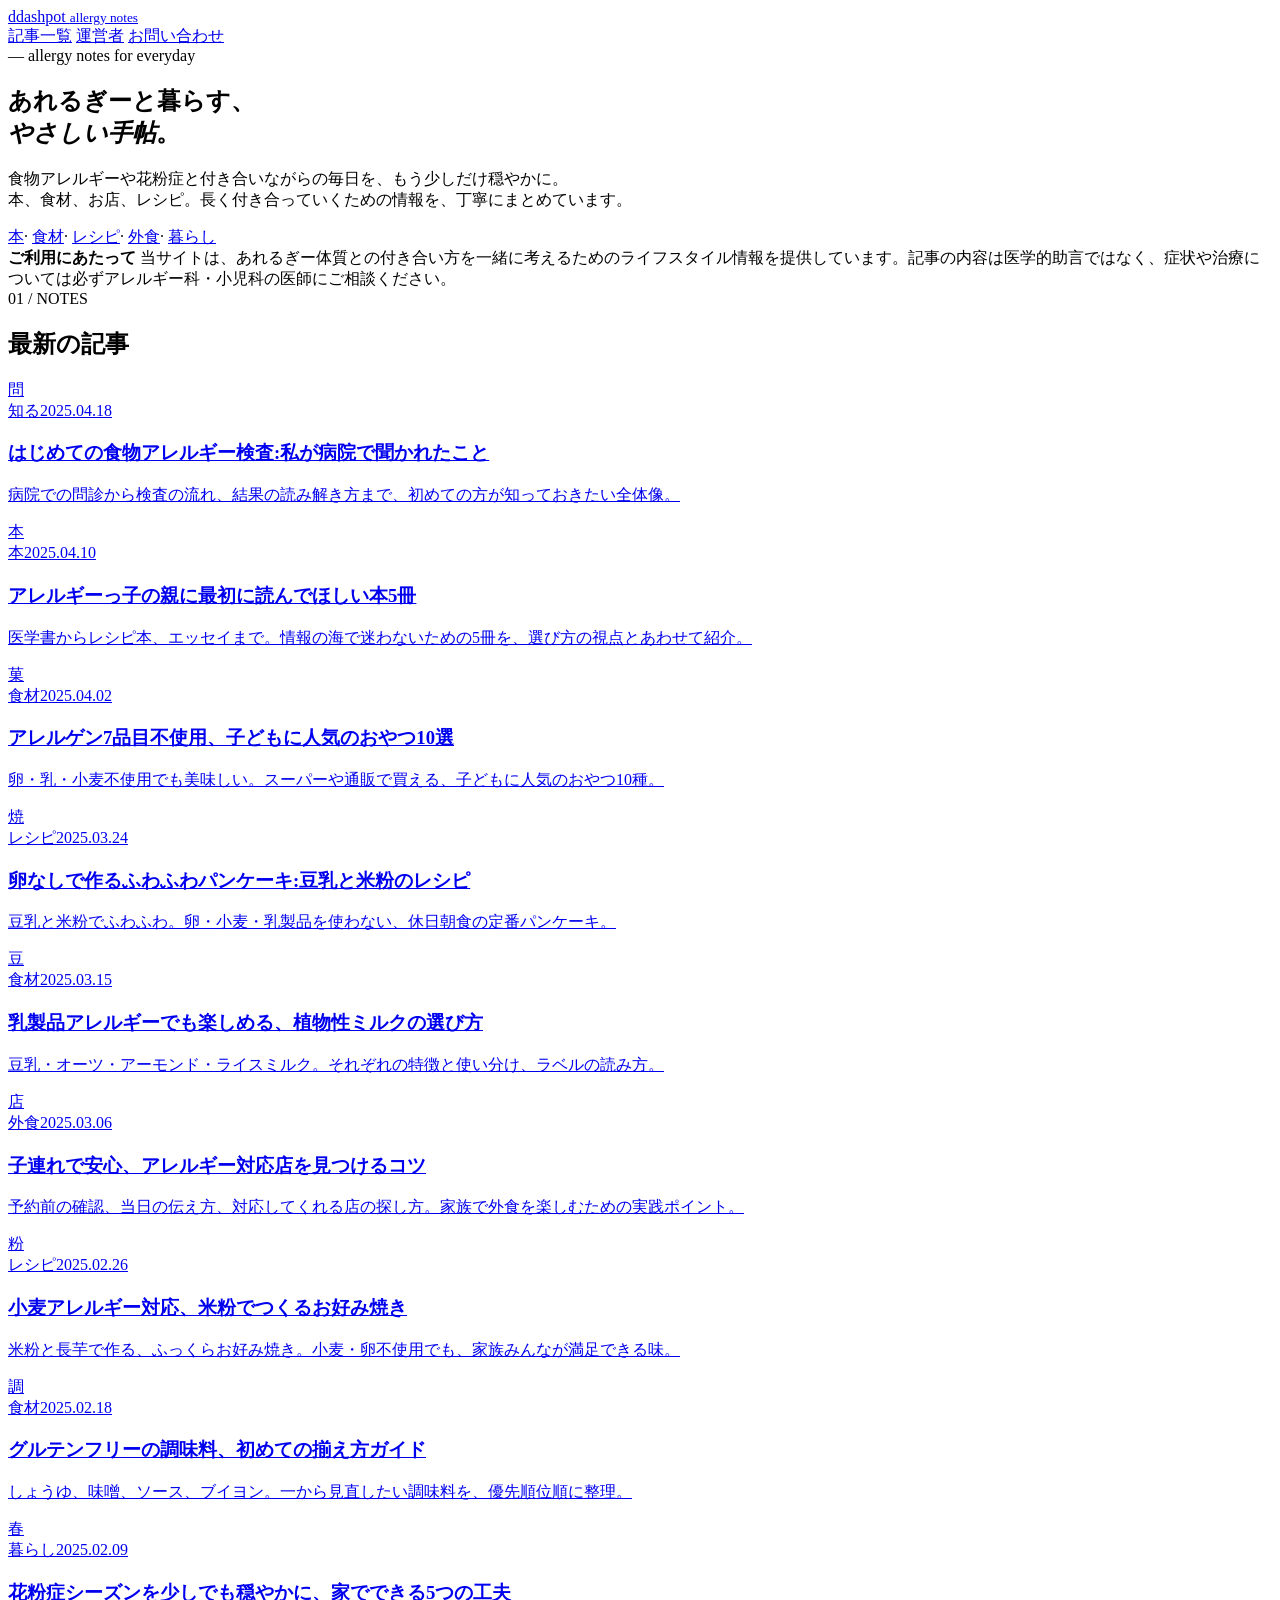
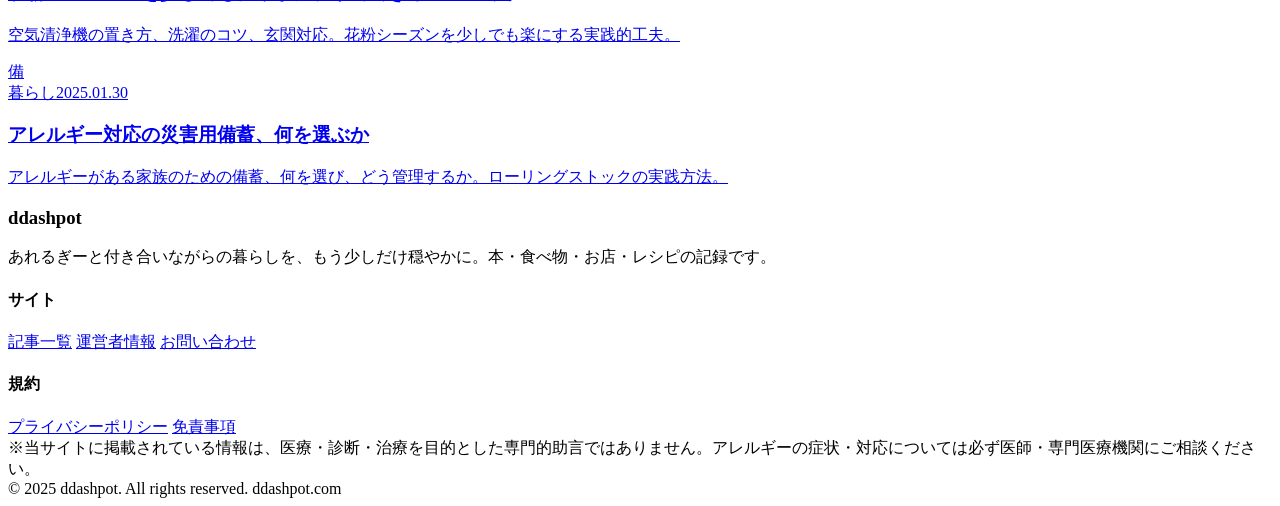
==== index.html @ fdb636ca "Update via MyPages Hub Deployer" ====
<!DOCTYPE html>
<html lang="ja">
<head>
<meta charset="UTF-8">
<meta name="viewport" content="width=device-width, initial-scale=1.0">
<title>あれるぎーと暮らす手帖 | ddashpot</title>
<meta name="description" content="食物アレルギー・花粉症と付き合う暮らしを支える、本・食材・レシピ・お店の情報メディア。当事者目線でまとめた、長く読めるノート。">
<meta name="keywords" content="アレルギー,食物アレルギー,花粉症,アレルギー対応,レシピ,本,外食">
<meta property="og:title" content="あれるぎーと暮らす手帖 | ddashpot">
<meta property="og:description" content="食物アレルギー・花粉症と付き合う暮らしを支える、本・食材・レシピ・お店の情報メディア。当事者目線でまとめた、長く読めるノート。">
<meta property="og:type" content="website">
<meta property="og:url" content="https://ddashpot.com/">
<link rel="preconnect" href="https://fonts.googleapis.com">
<link rel="preconnect" href="https://fonts.gstatic.com" crossorigin>
<link href="https://fonts.googleapis.com/css2?family=Noto+Sans+JP:wght@400;500;600&family=Noto+Serif+JP:wght@500;600;700&display=swap" rel="stylesheet">
<link rel="stylesheet" href="css/style.css">
</head>
<body>

<header class="site-header">
  <div class="header-inner">
    <a href="index.html" class="brand">
      <span class="brand-mark"></span>
      <span class="brand-text">
        ddashpot
        <small>allergy notes</small>
      </span>
    </a>
    <nav class="nav">
      <a href="index.html">記事一覧</a>
      <a href="about.html">運営者</a>
      <a href="contact.html">お問い合わせ</a>
    </nav>
  </div>
</header>

<section class="hero">
  <div class="container">
    <div class="hero-tag">— allergy notes for everyday</div>
    <h1>あれるぎーと暮らす、<br><em>やさしい手帖</em>。</h1>
    <p>食物アレルギーや花粉症と付き合いながらの毎日を、もう少しだけ穏やかに。<br>本、食材、お店、レシピ。長く付き合っていくための情報を、丁寧にまとめています。</p>
    <div class="hero-deco"></div>
    <div class="hero-deco-2"></div>
  </div>
</section>

<nav class="cat-nav">
  <div class="cat-nav-inner">
    <a href="#books">本</a><span class="sep">·</span>
    <a href="#food">食材</a><span class="sep">·</span>
    <a href="#recipe">レシピ</a><span class="sep">·</span>
    <a href="#restaurant">外食</a><span class="sep">·</span>
    <a href="#living">暮らし</a>
  </div>
</nav>

<main class="container">
  <div class="med-notice">
    <strong>ご利用にあたって</strong>
    当サイトは、あれるぎー体質との付き合い方を一緒に考えるためのライフスタイル情報を提供しています。記事の内容は医学的助言ではなく、症状や治療については必ずアレルギー科・小児科の医師にご相談ください。
  </div>

  <div class="section-head" id="all">
    <span class="num">01 / NOTES</span>
    <h2>最新の記事</h2>
    <span class="line"></span>
  </div>

  <div class="grid">
    
    <a href="articles/first-allergy-test.html" class="card featured">
      <div class="card-img tone-teal"><div class="pattern">問</div></div>
      <div>
        <div class="card-meta"><span class="cat">知る</span><span>2025.04.18</span></div>
        <h3>はじめての食物アレルギー検査:私が病院で聞かれたこと</h3>
        <p>病院での問診から検査の流れ、結果の読み解き方まで、初めての方が知っておきたい全体像。</p>
      </div>
    </a>
    
    <a href="articles/recommended-books.html" class="card">
      <div class="card-img tone-cream"><div class="pattern">本</div></div>
      <div>
        <div class="card-meta"><span class="cat">本</span><span>2025.04.10</span></div>
        <h3>アレルギーっ子の親に最初に読んでほしい本5冊</h3>
        <p>医学書からレシピ本、エッセイまで。情報の海で迷わないための5冊を、選び方の視点とあわせて紹介。</p>
      </div>
    </a>
    <a href="articles/allergy-friendly-snacks.html" class="card">
      <div class="card-img tone-peach"><div class="pattern">菓</div></div>
      <div>
        <div class="card-meta"><span class="cat">食材</span><span>2025.04.02</span></div>
        <h3>アレルゲン7品目不使用、子どもに人気のおやつ10選</h3>
        <p>卵・乳・小麦不使用でも美味しい。スーパーや通販で買える、子どもに人気のおやつ10種。</p>
      </div>
    </a>
    <a href="articles/egg-free-pancake.html" class="card">
      <div class="card-img tone-cream"><div class="pattern">焼</div></div>
      <div>
        <div class="card-meta"><span class="cat">レシピ</span><span>2025.03.24</span></div>
        <h3>卵なしで作るふわふわパンケーキ:豆乳と米粉のレシピ</h3>
        <p>豆乳と米粉でふわふわ。卵・小麦・乳製品を使わない、休日朝食の定番パンケーキ。</p>
      </div>
    </a>
    <a href="articles/plant-based-milk.html" class="card">
      <div class="card-img tone-mint"><div class="pattern">豆</div></div>
      <div>
        <div class="card-meta"><span class="cat">食材</span><span>2025.03.15</span></div>
        <h3>乳製品アレルギーでも楽しめる、植物性ミルクの選び方</h3>
        <p>豆乳・オーツ・アーモンド・ライスミルク。それぞれの特徴と使い分け、ラベルの読み方。</p>
      </div>
    </a>
    <a href="articles/kids-eating-out.html" class="card">
      <div class="card-img tone-teal"><div class="pattern">店</div></div>
      <div>
        <div class="card-meta"><span class="cat">外食</span><span>2025.03.06</span></div>
        <h3>子連れで安心、アレルギー対応店を見つけるコツ</h3>
        <p>予約前の確認、当日の伝え方、対応してくれる店の探し方。家族で外食を楽しむための実践ポイント。</p>
      </div>
    </a>
    <a href="articles/rice-flour-okonomiyaki.html" class="card">
      <div class="card-img tone-peach"><div class="pattern">粉</div></div>
      <div>
        <div class="card-meta"><span class="cat">レシピ</span><span>2025.02.26</span></div>
        <h3>小麦アレルギー対応、米粉でつくるお好み焼き</h3>
        <p>米粉と長芋で作る、ふっくらお好み焼き。小麦・卵不使用でも、家族みんなが満足できる味。</p>
      </div>
    </a>
    <a href="articles/gluten-free-seasoning.html" class="card">
      <div class="card-img tone-mint"><div class="pattern">調</div></div>
      <div>
        <div class="card-meta"><span class="cat">食材</span><span>2025.02.18</span></div>
        <h3>グルテンフリーの調味料、初めての揃え方ガイド</h3>
        <p>しょうゆ、味噌、ソース、ブイヨン。一から見直したい調味料を、優先順位順に整理。</p>
      </div>
    </a>
    <a href="articles/pollen-season.html" class="card">
      <div class="card-img tone-mint"><div class="pattern">春</div></div>
      <div>
        <div class="card-meta"><span class="cat">暮らし</span><span>2025.02.09</span></div>
        <h3>花粉症シーズンを少しでも穏やかに、家でできる5つの工夫</h3>
        <p>空気清浄機の置き方、洗濯のコツ、玄関対応。花粉シーズンを少しでも楽にする実践的工夫。</p>
      </div>
    </a>
    <a href="articles/emergency-stock.html" class="card">
      <div class="card-img tone-teal"><div class="pattern">備</div></div>
      <div>
        <div class="card-meta"><span class="cat">暮らし</span><span>2025.01.30</span></div>
        <h3>アレルギー対応の災害用備蓄、何を選ぶか</h3>
        <p>アレルギーがある家族のための備蓄、何を選び、どう管理するか。ローリングストックの実践方法。</p>
      </div>
    </a>
  </div>
</main>

<footer class="site-footer">
  <div class="footer-inner">
    <div class="footer-brand">
      <h3>ddashpot</h3>
      <p>あれるぎーと付き合いながらの暮らしを、もう少しだけ穏やかに。本・食べ物・お店・レシピの記録です。</p>
    </div>
    <div class="footer-col">
      <h4>サイト</h4>
      <a href="index.html">記事一覧</a>
      <a href="about.html">運営者情報</a>
      <a href="contact.html">お問い合わせ</a>
    </div>
    <div class="footer-col">
      <h4>規約</h4>
      <a href="privacy.html">プライバシーポリシー</a>
      <a href="disclaimer.html">免責事項</a>
    </div>
  </div>
  <div class="footer-disclaimer">
    ※当サイトに掲載されている情報は、医療・診断・治療を目的とした専門的助言ではありません。アレルギーの症状・対応については必ず医師・専門医療機関にご相談ください。
  </div>
  <div class="footer-base">
    <span>© 2025 ddashpot. All rights reserved.</span>
    <span>ddashpot.com</span>
  </div>
</footer>

</body>
</html>
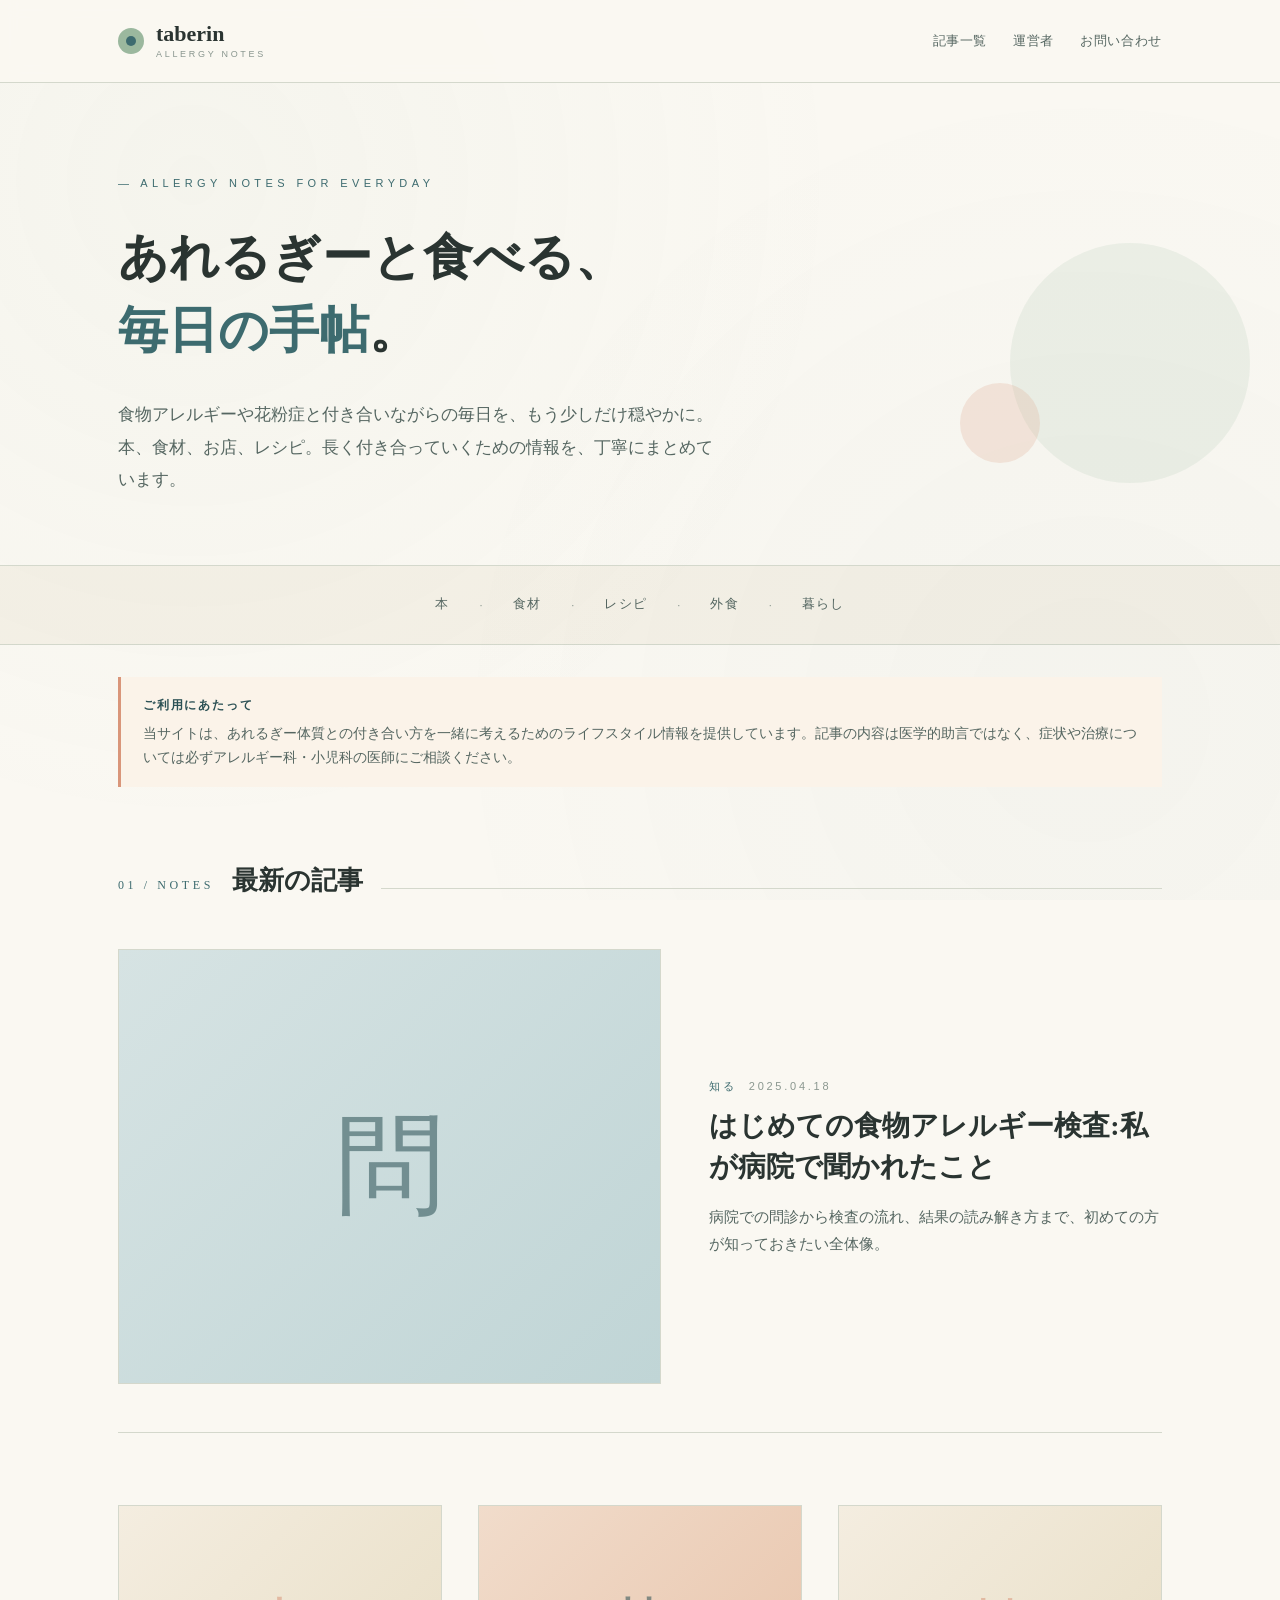
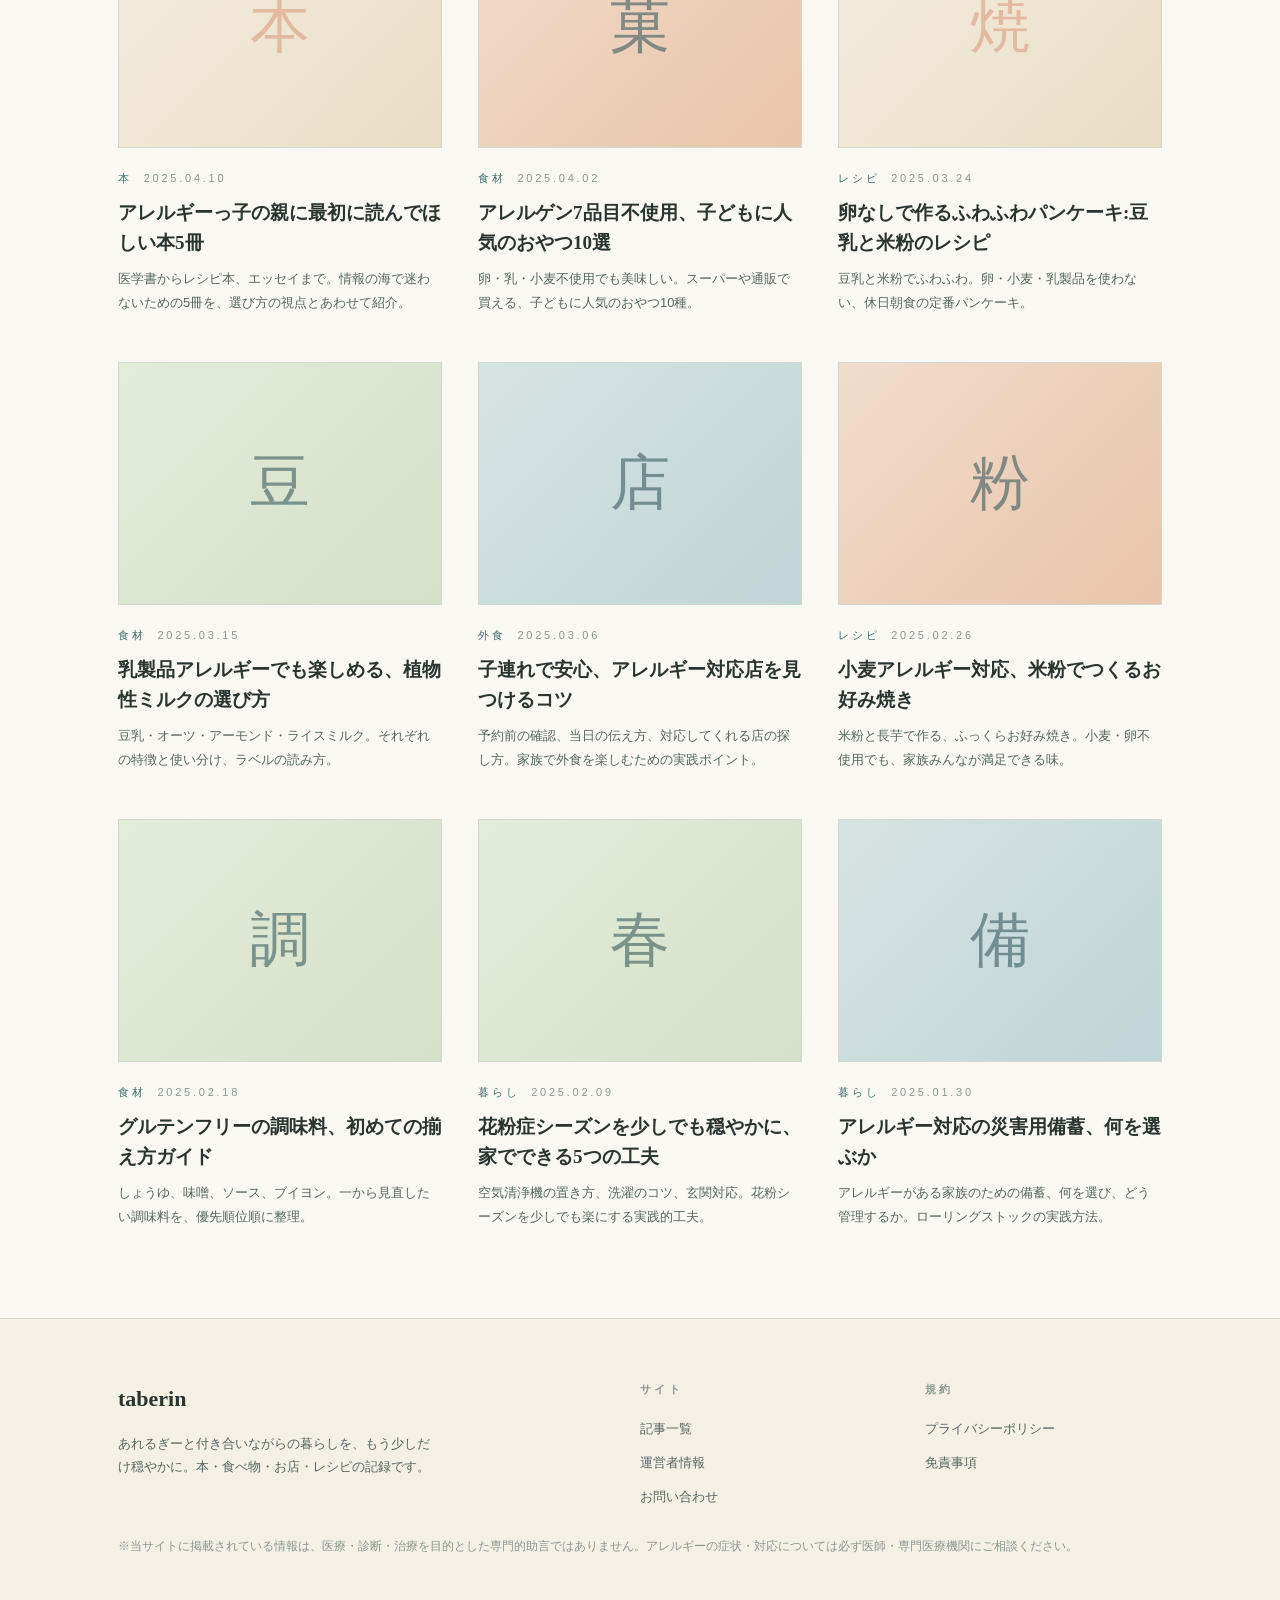
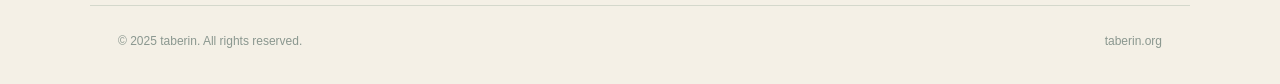
==== commit 63d1a2ff: "Update via MyPages Hub Deployer" ====
--- a/index.html
+++ b/index.html
@@ -3,13 +3,13 @@
 <head>
 <meta charset="UTF-8">
 <meta name="viewport" content="width=device-width, initial-scale=1.0">
-<title>あれるぎーと暮らす手帖 | ddashpot</title>
+<title>あれるぎーと食べる毎日 | taberin</title>
 <meta name="description" content="食物アレルギー・花粉症と付き合う暮らしを支える、本・食材・レシピ・お店の情報メディア。当事者目線でまとめた、長く読めるノート。">
 <meta name="keywords" content="アレルギー,食物アレルギー,花粉症,アレルギー対応,レシピ,本,外食">
-<meta property="og:title" content="あれるぎーと暮らす手帖 | ddashpot">
+<meta property="og:title" content="あれるぎーと食べる毎日 | taberin">
 <meta property="og:description" content="食物アレルギー・花粉症と付き合う暮らしを支える、本・食材・レシピ・お店の情報メディア。当事者目線でまとめた、長く読めるノート。">
 <meta property="og:type" content="website">
-<meta property="og:url" content="https://ddashpot.com/">
+<meta property="og:url" content="https://taberin.org/">
 <link rel="preconnect" href="https://fonts.googleapis.com">
 <link rel="preconnect" href="https://fonts.gstatic.com" crossorigin>
 <link href="https://fonts.googleapis.com/css2?family=Noto+Sans+JP:wght@400;500;600&family=Noto+Serif+JP:wght@500;600;700&display=swap" rel="stylesheet">
@@ -22,7 +22,7 @@
     <a href="index.html" class="brand">
       <span class="brand-mark"></span>
       <span class="brand-text">
-        ddashpot
+        taberin
         <small>allergy notes</small>
       </span>
     </a>
@@ -37,7 +37,7 @@
 <section class="hero">
   <div class="container">
     <div class="hero-tag">— allergy notes for everyday</div>
-    <h1>あれるぎーと暮らす、<br><em>やさしい手帖</em>。</h1>
+    <h1>あれるぎーと食べる、<br><em>毎日の手帖</em>。</h1>
     <p>食物アレルギーや花粉症と付き合いながらの毎日を、もう少しだけ穏やかに。<br>本、食材、お店、レシピ。長く付き合っていくための情報を、丁寧にまとめています。</p>
     <div class="hero-deco"></div>
     <div class="hero-deco-2"></div>
@@ -155,7 +155,7 @@
 <footer class="site-footer">
   <div class="footer-inner">
     <div class="footer-brand">
-      <h3>ddashpot</h3>
+      <h3>taberin</h3>
       <p>あれるぎーと付き合いながらの暮らしを、もう少しだけ穏やかに。本・食べ物・お店・レシピの記録です。</p>
     </div>
     <div class="footer-col">
@@ -174,8 +174,8 @@
     ※当サイトに掲載されている情報は、医療・診断・治療を目的とした専門的助言ではありません。アレルギーの症状・対応については必ず医師・専門医療機関にご相談ください。
   </div>
   <div class="footer-base">
-    <span>© 2025 ddashpot. All rights reserved.</span>
-    <span>ddashpot.com</span>
+    <span>© 2025 taberin. All rights reserved.</span>
+    <span>taberin.org</span>
   </div>
 </footer>
 
--- a/css/style.css
+++ b/css/style.css
@@ -0,0 +1,620 @@
+/* ddashpot - あれるぎーと暮らす手帖 */
+:root {
+  --cream: #f4f0e6;
+  --paper: #faf8f2;
+  --ink: #2a3431;
+  --ink-soft: #556661;
+  --ink-mute: #8a978f;
+  --teal: #3d6b6f;
+  --teal-deep: #2b5054;
+  --mint: #9bb89e;
+  --peach: #d9967a;
+  --rule: #d4d8cc;
+  --highlight: #e6e3d0;
+  --warn-bg: #fbf3e9;
+  --warn-border: #d9967a;
+}
+
+* { box-sizing: border-box; margin: 0; padding: 0; }
+html { scroll-behavior: smooth; }
+
+body {
+  font-family: "Noto Sans JP", -apple-system, BlinkMacSystemFont, "Hiragino Kaku Gothic ProN", "Yu Gothic", sans-serif;
+  font-size: 16px;
+  line-height: 1.85;
+  color: var(--ink);
+  background: var(--paper);
+  font-feature-settings: "palt";
+  -webkit-font-smoothing: antialiased;
+}
+
+body::before {
+  content: "";
+  position: fixed;
+  inset: 0;
+  pointer-events: none;
+  z-index: 0;
+  background-image:
+    radial-gradient(circle at 15% 20%, rgba(155, 184, 158, 0.05) 0, transparent 50%),
+    radial-gradient(circle at 85% 80%, rgba(61, 107, 111, 0.03) 0, transparent 50%);
+}
+
+img { max-width: 100%; height: auto; display: block; }
+a { color: var(--teal); text-decoration: none; transition: color .2s ease; }
+a:hover { color: var(--teal-deep); }
+
+.container { max-width: 1100px; margin: 0 auto; padding: 0 28px; position: relative; z-index: 1; }
+.narrow { max-width: 720px; margin: 0 auto; padding: 0 28px; position: relative; z-index: 1; }
+
+.site-header {
+  border-bottom: 1px solid var(--rule);
+  position: sticky;
+  top: 0;
+  z-index: 100;
+  backdrop-filter: blur(8px);
+  background: rgba(250, 248, 242, 0.94);
+}
+.header-inner {
+  display: flex;
+  align-items: center;
+  justify-content: space-between;
+  padding: 22px 28px;
+  max-width: 1100px;
+  margin: 0 auto;
+}
+.brand {
+  font-family: "Noto Serif JP", serif;
+  font-weight: 600;
+  font-size: 22px;
+  color: var(--ink);
+  display: flex;
+  align-items: center;
+  gap: 12px;
+}
+.brand-mark {
+  width: 26px;
+  height: 26px;
+  border-radius: 50%;
+  background: var(--mint);
+  position: relative;
+  flex-shrink: 0;
+}
+.brand-mark::after {
+  content: "";
+  position: absolute;
+  width: 10px;
+  height: 10px;
+  background: var(--teal);
+  border-radius: 50%;
+  top: 8px;
+  left: 8px;
+}
+.brand-text { line-height: 1.1; }
+.brand-text small {
+  display: block;
+  font-family: "Noto Sans JP", sans-serif;
+  font-size: 9px;
+  font-weight: 400;
+  color: var(--ink-mute);
+  letter-spacing: 0.3em;
+  margin-top: 4px;
+  text-transform: uppercase;
+}
+.nav { display: flex; gap: 26px; }
+.nav a {
+  color: var(--ink-soft);
+  font-size: 13px;
+  font-weight: 500;
+  letter-spacing: 0.05em;
+}
+.nav a:hover { color: var(--teal); }
+
+.hero {
+  padding: 90px 0 70px;
+  border-bottom: 1px solid var(--rule);
+  position: relative;
+  overflow: hidden;
+}
+.hero-tag {
+  font-size: 11px;
+  letter-spacing: 0.4em;
+  color: var(--teal);
+  text-transform: uppercase;
+  margin-bottom: 28px;
+  font-weight: 500;
+}
+.hero h1 {
+  font-family: "Noto Serif JP", serif;
+  font-size: clamp(30px, 4.5vw, 50px);
+  font-weight: 600;
+  line-height: 1.45;
+  margin-bottom: 32px;
+  max-width: 820px;
+}
+.hero h1 em { font-style: normal; color: var(--teal); }
+.hero p {
+  font-size: 16.5px;
+  color: var(--ink-soft);
+  max-width: 600px;
+  line-height: 1.95;
+}
+.hero-deco {
+  position: absolute;
+  right: -60px;
+  top: 70px;
+  width: 240px;
+  height: 240px;
+  border-radius: 50%;
+  background: var(--mint);
+  opacity: 0.15;
+}
+.hero-deco-2 {
+  position: absolute;
+  right: 150px;
+  top: 210px;
+  width: 80px;
+  height: 80px;
+  border-radius: 50%;
+  background: var(--peach);
+  opacity: 0.2;
+}
+
+.cat-nav {
+  background: var(--cream);
+  border-bottom: 1px solid var(--rule);
+  padding: 22px 0;
+}
+.cat-nav-inner {
+  max-width: 1100px;
+  margin: 0 auto;
+  padding: 0 28px;
+  display: flex;
+  gap: 28px;
+  flex-wrap: wrap;
+  align-items: center;
+  justify-content: center;
+}
+.cat-nav a {
+  font-size: 13px;
+  color: var(--ink-soft);
+  font-weight: 500;
+  letter-spacing: 0.1em;
+  padding: 4px 2px;
+  border-bottom: 2px solid transparent;
+  transition: all .2s ease;
+}
+.cat-nav a:hover { color: var(--teal); border-bottom-color: var(--teal); }
+.cat-nav .sep { color: var(--ink-mute); font-size: 11px; }
+
+.section-head {
+  display: flex;
+  align-items: baseline;
+  gap: 18px;
+  margin: 70px 0 44px;
+}
+.section-head h2 {
+  font-family: "Noto Serif JP", serif;
+  font-size: 26px;
+  font-weight: 600;
+}
+.section-head .num {
+  font-family: "Noto Serif JP", serif;
+  font-size: 12px;
+  color: var(--teal);
+  letter-spacing: 0.3em;
+}
+.section-head .line {
+  flex: 1;
+  height: 1px;
+  background: var(--rule);
+}
+
+.grid {
+  display: grid;
+  grid-template-columns: repeat(auto-fill, minmax(280px, 1fr));
+  gap: 48px 36px;
+  padding-bottom: 90px;
+}
+
+.card { display: block; color: inherit; position: relative; }
+.card-img {
+  aspect-ratio: 4 / 3;
+  background: var(--cream);
+  position: relative;
+  overflow: hidden;
+  margin-bottom: 20px;
+  border: 1px solid var(--rule);
+}
+.card-img .pattern {
+  position: absolute;
+  inset: 0;
+  display: flex;
+  align-items: center;
+  justify-content: center;
+  font-family: "Noto Serif JP", serif;
+  font-size: 60px;
+  color: var(--teal);
+  opacity: 0.55;
+  transition: transform .6s ease, opacity .4s ease;
+}
+.card:hover .card-img .pattern { transform: scale(1.08); opacity: 0.75; }
+.card-img.tone-mint { background: linear-gradient(135deg, #e3ecd9 0%, #d4e0c8 100%); }
+.card-img.tone-mint .pattern { color: var(--teal-deep); }
+.card-img.tone-cream { background: linear-gradient(135deg, #f4ede0 0%, #e8dec5 100%); }
+.card-img.tone-cream .pattern { color: var(--peach); }
+.card-img.tone-teal { background: linear-gradient(135deg, #d6e3e3 0%, #c0d5d6 100%); }
+.card-img.tone-teal .pattern { color: var(--teal-deep); }
+.card-img.tone-peach { background: linear-gradient(135deg, #f1dccb 0%, #e8c4ab 100%); }
+.card-img.tone-peach .pattern { color: var(--teal-deep); }
+
+.card-meta {
+  font-size: 11px;
+  letter-spacing: 0.25em;
+  color: var(--ink-mute);
+  text-transform: uppercase;
+  margin-bottom: 10px;
+}
+.card-meta .cat { color: var(--teal); margin-right: 12px; }
+.card h3 {
+  font-family: "Noto Serif JP", serif;
+  font-size: 19px;
+  font-weight: 600;
+  line-height: 1.55;
+  color: var(--ink);
+  transition: color .2s ease;
+}
+.card:hover h3 { color: var(--teal); }
+.card p {
+  font-size: 13px;
+  color: var(--ink-soft);
+  margin-top: 10px;
+  line-height: 1.8;
+}
+
+.grid .card.featured {
+  grid-column: 1 / -1;
+  display: grid;
+  grid-template-columns: 1.2fr 1fr;
+  gap: 48px;
+  align-items: center;
+  margin-bottom: 24px;
+  padding-bottom: 48px;
+  border-bottom: 1px solid var(--rule);
+}
+.grid .card.featured .card-img {
+  aspect-ratio: 5 / 4;
+  margin-bottom: 0;
+}
+.grid .card.featured .card-img .pattern { font-size: 110px; }
+.grid .card.featured h3 { font-size: 28px; line-height: 1.45; }
+.grid .card.featured p { font-size: 15px; margin-top: 16px; }
+@media (max-width: 720px) {
+  .grid .card.featured { grid-template-columns: 1fr; gap: 24px; }
+  .grid .card.featured h3 { font-size: 22px; }
+}
+
+/* Medical notice banner */
+.med-notice {
+  background: var(--warn-bg);
+  border-left: 3px solid var(--warn-border);
+  padding: 18px 22px;
+  margin: 32px 0;
+  font-size: 13.5px;
+  line-height: 1.75;
+  color: var(--ink-soft);
+}
+.med-notice strong {
+  display: block;
+  color: var(--teal-deep);
+  margin-bottom: 6px;
+  font-size: 12px;
+  letter-spacing: 0.15em;
+}
+
+/* Article */
+.article { padding: 70px 0 90px; }
+.article-meta {
+  font-size: 11px;
+  letter-spacing: 0.3em;
+  color: var(--ink-mute);
+  text-transform: uppercase;
+  margin-bottom: 24px;
+}
+.article-meta .cat { color: var(--teal); margin-right: 14px; font-weight: 500; }
+.article h1 {
+  font-family: "Noto Serif JP", serif;
+  font-size: clamp(26px, 4vw, 36px);
+  font-weight: 600;
+  line-height: 1.5;
+  margin-bottom: 28px;
+}
+.article-lead {
+  font-size: 16.5px;
+  color: var(--ink-soft);
+  line-height: 1.95;
+  padding-bottom: 36px;
+  margin-bottom: 32px;
+  border-bottom: 1px solid var(--rule);
+}
+.article-body h2 {
+  font-family: "Noto Serif JP", serif;
+  font-size: 22px;
+  font-weight: 600;
+  margin: 52px 0 20px;
+  padding-left: 16px;
+  border-left: 3px solid var(--teal);
+}
+.article-body h3 {
+  font-family: "Noto Serif JP", serif;
+  font-size: 17px;
+  font-weight: 600;
+  margin: 32px 0 14px;
+  color: var(--teal-deep);
+}
+.article-body p {
+  margin-bottom: 22px;
+  font-size: 15.5px;
+  line-height: 1.95;
+  color: var(--ink);
+}
+.article-body ul, .article-body ol {
+  margin: 0 0 24px 22px;
+  padding-left: 8px;
+}
+.article-body li {
+  margin-bottom: 10px;
+  font-size: 15.5px;
+  line-height: 1.85;
+}
+.article-body blockquote {
+  border-left: 3px solid var(--mint);
+  margin: 28px 0;
+  background: var(--cream);
+  padding: 18px 24px;
+  color: var(--ink-soft);
+  font-size: 15px;
+}
+.article-body strong { color: var(--teal-deep); font-weight: 600; }
+
+/* Recipe card */
+.recipe-card {
+  background: var(--cream);
+  border: 1px solid var(--rule);
+  padding: 28px 32px;
+  margin: 32px 0;
+}
+.recipe-card h3 {
+  font-family: "Noto Serif JP", serif;
+  font-size: 17px;
+  font-weight: 600;
+  margin: 0 0 14px !important;
+  padding-bottom: 12px;
+  border-bottom: 1px solid var(--rule);
+  color: var(--teal-deep) !important;
+}
+.recipe-card .meta-row {
+  display: flex;
+  gap: 28px;
+  margin-bottom: 18px;
+  font-size: 11px;
+  color: var(--ink-mute);
+  letter-spacing: 0.1em;
+  text-transform: uppercase;
+}
+.recipe-card .meta-row span { display: flex; flex-direction: column; }
+.recipe-card .meta-row b { color: var(--ink); font-size: 14px; font-weight: 600; margin-top: 4px; }
+.recipe-card ul { list-style: none; margin: 0 !important; padding: 0 !important; }
+.recipe-card ul li {
+  padding: 8px 0;
+  border-bottom: 1px dashed var(--rule);
+  display: flex;
+  justify-content: space-between;
+  font-size: 14.5px;
+  margin-bottom: 0 !important;
+}
+.recipe-card ul li span { color: var(--ink-mute); font-size: 13px; }
+
+.allergen-tags {
+  display: flex;
+  flex-wrap: wrap;
+  gap: 8px;
+  margin: 16px 0 28px;
+}
+.allergen-tag {
+  display: inline-block;
+  padding: 4px 12px;
+  background: var(--paper);
+  border: 1px solid var(--mint);
+  color: var(--teal-deep);
+  font-size: 11px;
+  letter-spacing: 0.1em;
+  border-radius: 999px;
+}
+
+/* Legal page */
+.page-head {
+  padding: 70px 0 40px;
+  border-bottom: 1px solid var(--rule);
+  margin-bottom: 48px;
+  position: relative;
+  z-index: 1;
+}
+.page-head .tag {
+  font-size: 11px;
+  letter-spacing: 0.4em;
+  color: var(--teal);
+  text-transform: uppercase;
+  margin-bottom: 16px;
+}
+.page-head h1 {
+  font-family: "Noto Serif JP", serif;
+  font-size: clamp(26px, 4vw, 38px);
+  font-weight: 600;
+}
+.page-body { padding-bottom: 90px; position: relative; z-index: 1; }
+.page-body h2 {
+  font-family: "Noto Serif JP", serif;
+  font-size: 20px;
+  font-weight: 600;
+  margin: 40px 0 14px;
+  color: var(--ink);
+}
+.page-body p { margin-bottom: 18px; font-size: 15px; line-height: 1.95; }
+.page-body ul { margin: 0 0 22px 22px; }
+.page-body li { margin-bottom: 8px; font-size: 15px; line-height: 1.85; }
+.page-body .info-table { border-top: 1px solid var(--rule); margin-top: 24px; }
+.page-body .info-table dl {
+  display: grid;
+  grid-template-columns: 180px 1fr;
+  border-bottom: 1px solid var(--rule);
+  padding: 18px 0;
+}
+.page-body .info-table dt { font-size: 13px; color: var(--ink-mute); letter-spacing: 0.05em; }
+.page-body .info-table dd { font-size: 15px; }
+@media (max-width: 600px) {
+  .page-body .info-table dl { grid-template-columns: 1fr; gap: 6px; }
+}
+
+/* Footer */
+.site-footer {
+  border-top: 1px solid var(--rule);
+  background: var(--cream);
+  padding: 60px 0 32px;
+  position: relative;
+  z-index: 1;
+}
+.footer-inner {
+  max-width: 1100px;
+  margin: 0 auto;
+  padding: 0 28px;
+  display: grid;
+  grid-template-columns: 2fr 1fr 1fr;
+  gap: 48px;
+}
+.footer-brand h3 {
+  font-family: "Noto Serif JP", serif;
+  font-size: 22px;
+  margin-bottom: 12px;
+}
+.footer-brand p {
+  font-size: 13px;
+  color: var(--ink-soft);
+  line-height: 1.8;
+  max-width: 320px;
+}
+.footer-col h4 {
+  font-size: 11px;
+  letter-spacing: 0.3em;
+  text-transform: uppercase;
+  color: var(--ink-mute);
+  margin-bottom: 18px;
+}
+.footer-col a {
+  display: block;
+  color: var(--ink-soft);
+  font-size: 13px;
+  margin-bottom: 10px;
+}
+.footer-col a:hover { color: var(--teal); }
+.footer-base {
+  max-width: 1100px;
+  margin: 48px auto 0;
+  padding: 24px 28px 0;
+  border-top: 1px solid var(--rule);
+  font-size: 12px;
+  color: var(--ink-mute);
+  display: flex;
+  justify-content: space-between;
+  flex-wrap: wrap;
+  gap: 12px;
+}
+.footer-disclaimer {
+  max-width: 1100px;
+  margin: 18px auto 0;
+  padding: 0 28px;
+  font-size: 11.5px;
+  color: var(--ink-mute);
+  line-height: 1.7;
+}
+@media (max-width: 720px) {
+  .footer-inner { grid-template-columns: 1fr; gap: 32px; }
+}
+
+.read-more {
+  border-top: 1px solid var(--rule);
+  margin-top: 56px;
+  padding-top: 36px;
+}
+.read-more h4 {
+  font-size: 11px;
+  letter-spacing: 0.3em;
+  color: var(--ink-mute);
+  text-transform: uppercase;
+  margin-bottom: 22px;
+}
+.read-more-grid {
+  display: grid;
+  grid-template-columns: 1fr 1fr;
+  gap: 24px;
+}
+@media (max-width: 600px) { .read-more-grid { grid-template-columns: 1fr; } }
+
+.form { display: grid; gap: 20px; max-width: 580px; }
+.form label {
+  font-size: 12px;
+  letter-spacing: 0.2em;
+  color: var(--ink-mute);
+  text-transform: uppercase;
+  margin-bottom: 6px;
+  display: block;
+}
+.form input, .form textarea, .form select {
+  width: 100%;
+  padding: 14px 16px;
+  border: 1px solid var(--rule);
+  background: var(--paper);
+  font-family: inherit;
+  font-size: 15px;
+  color: var(--ink);
+  border-radius: 0;
+}
+.form input:focus, .form textarea:focus, .form select:focus {
+  outline: none;
+  border-color: var(--teal);
+}
+.form textarea { min-height: 160px; resize: vertical; }
+.form button {
+  display: inline-block;
+  padding: 14px 36px;
+  background: var(--teal);
+  color: var(--paper);
+  border: none;
+  font-family: inherit;
+  font-size: 13px;
+  letter-spacing: 0.2em;
+  cursor: pointer;
+  transition: background .2s ease;
+  justify-self: start;
+}
+.form button:hover { background: var(--teal-deep); }
+
+@keyframes fadeUp {
+  from { opacity: 0; transform: translateY(16px); }
+  to   { opacity: 1; transform: translateY(0); }
+}
+.hero-tag, .hero h1, .hero p { animation: fadeUp .8s ease both; }
+.hero h1 { animation-delay: .1s; }
+.hero p { animation-delay: .2s; }
+
+@media (max-width: 600px) {
+  .header-inner { padding: 16px 20px; }
+  .nav { gap: 14px; }
+  .nav a { font-size: 12px; }
+  .brand { font-size: 18px; }
+  .container, .narrow { padding: 0 20px; }
+  .hero { padding: 50px 0 40px; }
+  .section-head { margin: 50px 0 32px; }
+  .grid { gap: 36px 24px; }
+  .cat-nav-inner { gap: 18px; }
+  .recipe-card { padding: 22px; }
+}
